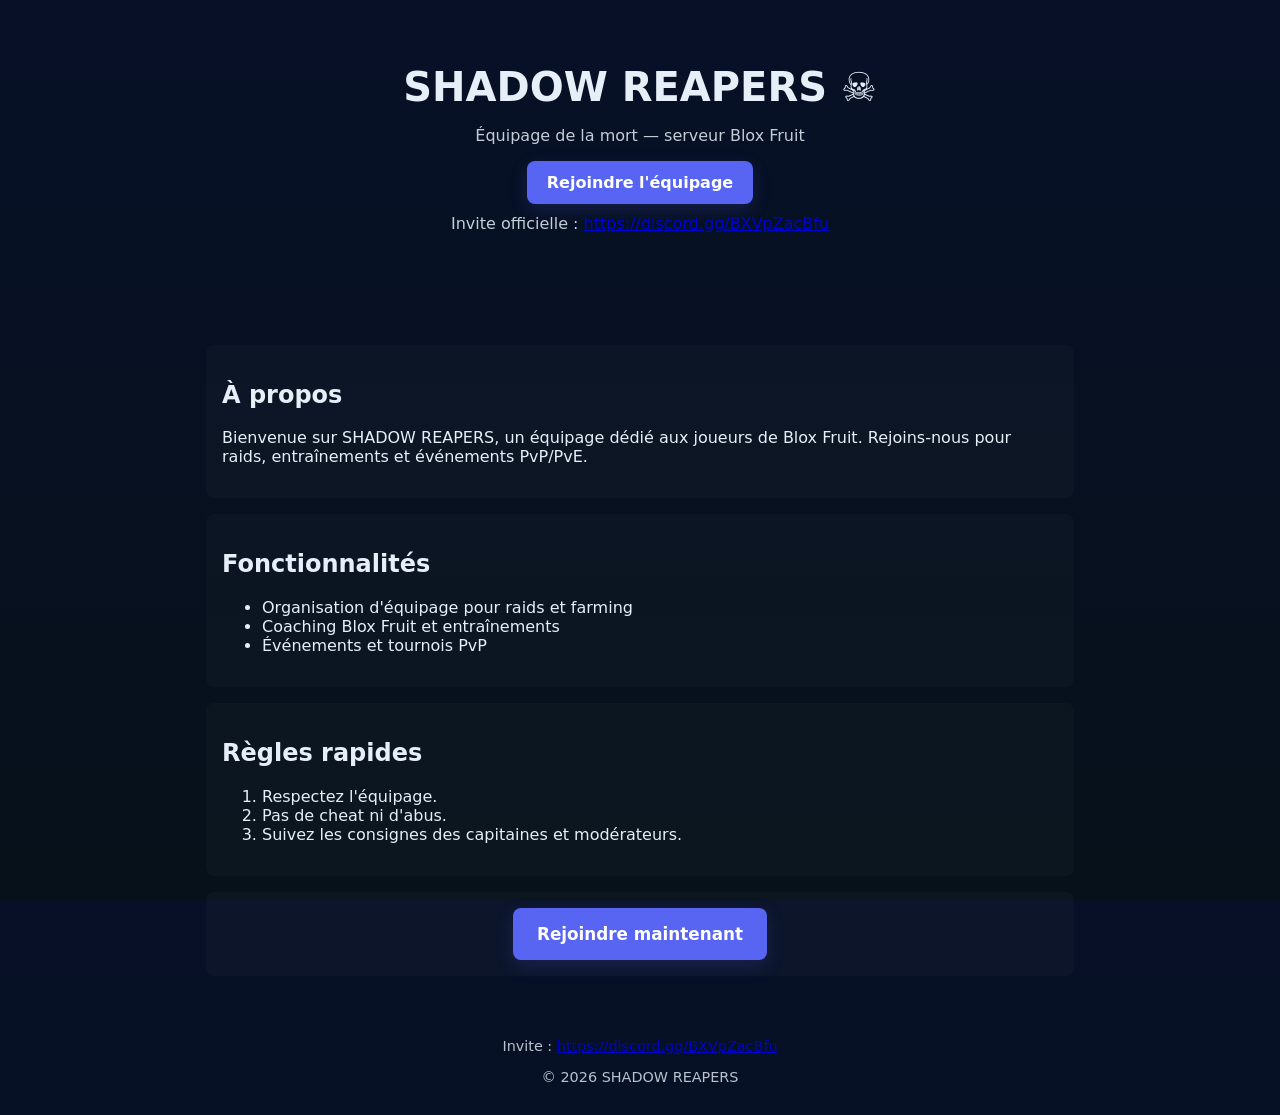
==== index.html @ 8fc004ff "deploy: 8693114a2fae22e897da9770155b55f59994d494" ====
<!doctype html>
<html lang="fr">
<head>
  <meta charset="utf-8">
  <meta name="viewport" content="width=device-width,initial-scale=1">
  <meta http-equiv="refresh" content="0; url=shadow.html">
  <title>Redirection…</title>
</head>
<body>
  <p>Redirection vers <a href="shadow.html">shadow.html</a></p>
</body>
</html>
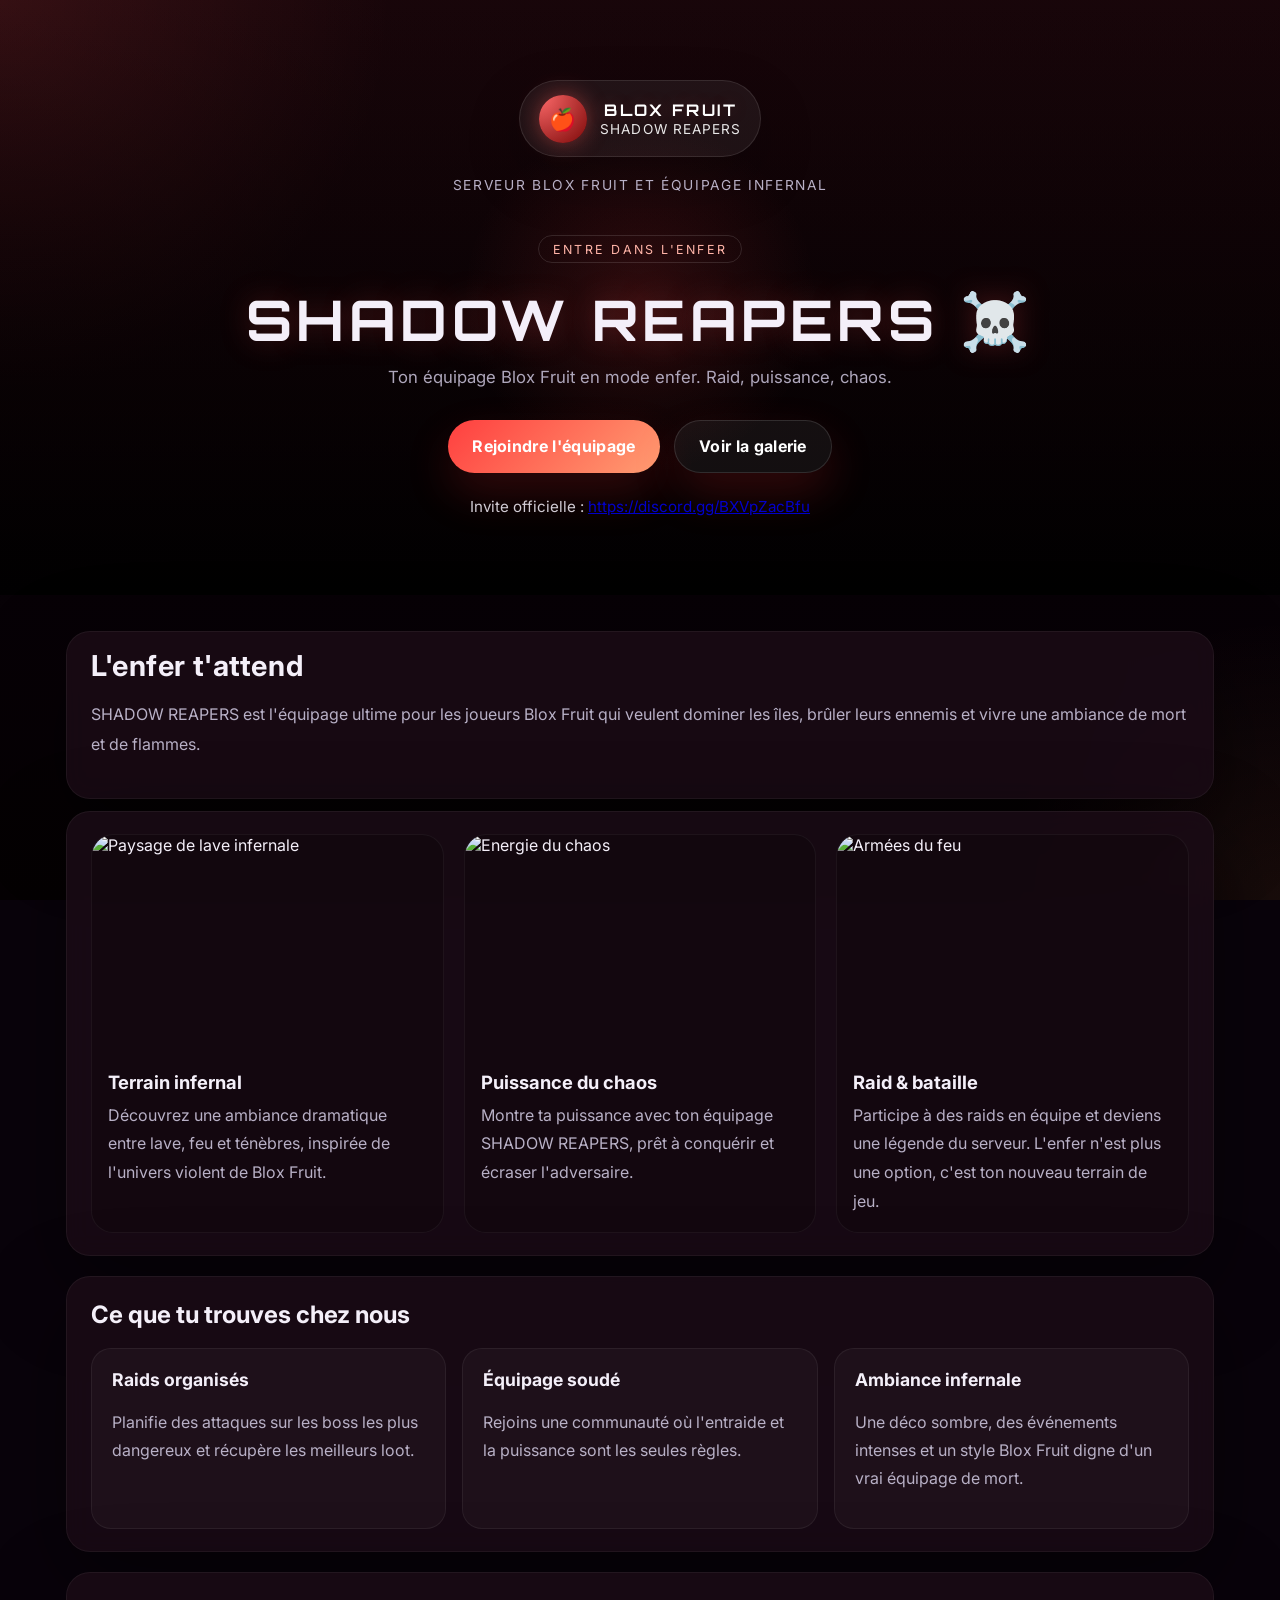
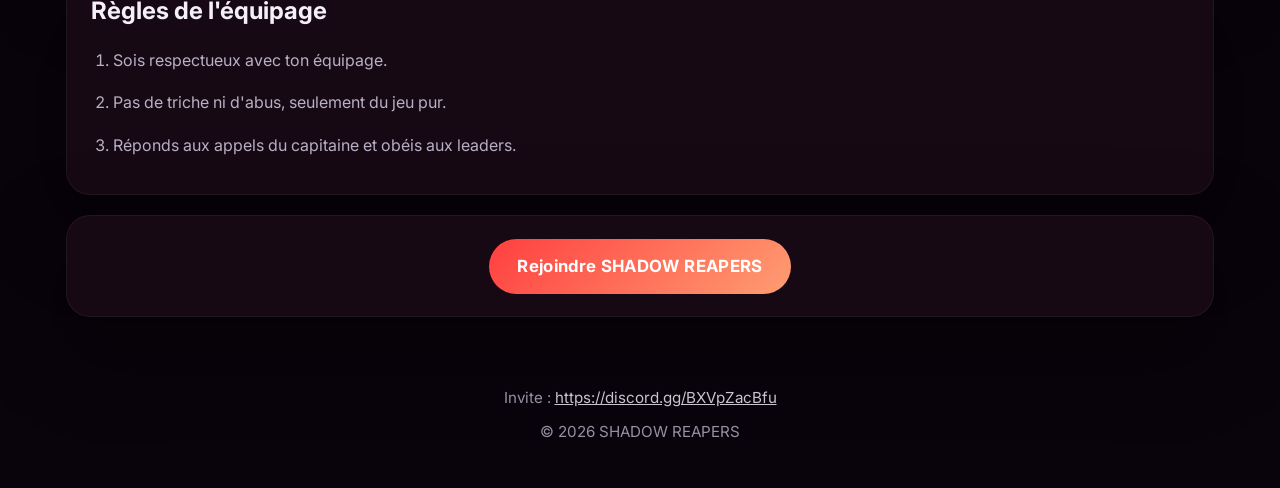
==== commit 8bbbc01b: "deploy: 8afafb1ac130e9233dda687e96a60dfddbed931b" ====
--- a/index.html
+++ b/index.html
@@ -3,10 +3,101 @@
 <head>
   <meta charset="utf-8">
   <meta name="viewport" content="width=device-width,initial-scale=1">
-  <meta http-equiv="refresh" content="0; url=shadow.html">
-  <title>Redirection…</title>
+  <title>SHADOW REAPERS — Blox Fruit</title>
+  <meta name="description" content="SHADOW REAPERS — serveur Blox Fruit. Rejoins notre équipage !">
+  <meta property="og:title" content="SHADOW REAPERS — Blox Fruit" />
+  <meta property="og:description" content="Rejoins l'équipage SHADOW REAPERS sur Blox Fruit via l'invitation officielle." />
+  <meta property="og:image" content="https://images.unsplash.com/photo-1599785209790-7f456c1438e0?auto=format&fit=crop&w=1200&q=80" />
+  <link rel="preconnect" href="https://fonts.googleapis.com">
+  <link rel="preconnect" href="https://fonts.gstatic.com" crossorigin>
+  <link href="https://fonts.googleapis.com/css2?family=Orbitron:wght@500;700&family=Inter:wght@400;600&display=swap" rel="stylesheet">
+  <link rel="stylesheet" href="styles.css">
 </head>
 <body>
-  <p>Redirection vers <a href="shadow.html">shadow.html</a></p>
+  <header class="hero">
+    <div class="hero-body">
+      <div class="site-brand">
+        <div class="logo">
+          <span class="logo-mark">🍎</span>
+          <div>
+            <span class="logo-title">BLOX FRUIT</span>
+            <span class="logo-subtitle">SHADOW REAPERS</span>
+          </div>
+        </div>
+        <p class="logo-tag">Serveur Blox Fruit et équipage infernal</p>
+      </div>
+      <span class="eyebrow">ENTRE DANS L'ENFER</span>
+      <h1>SHADOW REAPERS ☠️</h1>
+      <p class="lead">Ton équipage Blox Fruit en mode enfer. Raid, puissance, chaos.</p>
+      <div class="hero-actions">
+        <a class="btn" href="https://discord.gg/BXVpZacBfu" target="_blank" rel="noopener">Rejoindre l'équipage</a>
+        <a class="btn ghost" href="#gallery">Voir la galerie</a>
+      </div>
+      <p class="invite">Invite officielle : <a href="https://discord.gg/BXVpZacBfu" target="_blank" rel="noopener">https://discord.gg/BXVpZacBfu</a></p>
+    </div>
+  </header>
+
+  <main class="container">
+    <section class="intro">
+      <div class="intro-text">
+        <h2>L'enfer t'attend</h2>
+        <p>SHADOW REAPERS est l'équipage ultime pour les joueurs Blox Fruit qui veulent dominer les îles, brûler leurs ennemis et vivre une ambiance de mort et de flammes.</p>
+      </div>
+    </section>
+
+    <section id="gallery" class="gallery">
+      <article>
+        <img src="https://images.unsplash.com/photo-1518459031867-a89b944bffe3?auto=format&fit=crop&w=900&q=80" alt="Paysage de lave infernale">
+        <h3>Terrain infernal</h3>
+        <p>Découvrez une ambiance dramatique entre lave, feu et ténèbres, inspirée de l'univers violent de Blox Fruit.</p>
+      </article>
+      <article>
+        <img src="https://images.unsplash.com/photo-1500530855697-b586d89ba3ee?auto=format&fit=crop&w=900&q=80" alt="Energie du chaos">
+        <h3>Puissance du chaos</h3>
+        <p>Montre ta puissance avec ton équipage SHADOW REAPERS, prêt à conquérir et écraser l'adversaire.</p>
+      </article>
+      <article>
+        <img src="https://images.unsplash.com/photo-1517519014922-8fc3e0c5fca5?auto=format&fit=crop&w=900&q=80" alt="Armées du feu">
+        <h3>Raid & bataille</h3>
+        <p>Participe à des raids en équipe et deviens une légende du serveur. L'enfer n'est plus une option, c'est ton nouveau terrain de jeu.</p>
+      </article>
+    </section>
+
+    <section class="features">
+      <h2>Ce que tu trouves chez nous</h2>
+      <div class="feature-cards">
+        <div class="card">
+          <h3>Raids organisés</h3>
+          <p>Planifie des attaques sur les boss les plus dangereux et récupère les meilleurs loot.</p>
+        </div>
+        <div class="card">
+          <h3>Équipage soudé</h3>
+          <p>Rejoins une communauté où l'entraide et la puissance sont les seules règles.</p>
+        </div>
+        <div class="card">
+          <h3>Ambiance infernale</h3>
+          <p>Une déco sombre, des événements intenses et un style Blox Fruit digne d'un vrai équipage de mort.</p>
+        </div>
+      </div>
+    </section>
+
+    <section class="rules">
+      <h2>Règles de l'équipage</h2>
+      <ol>
+        <li>Sois respectueux avec ton équipage.</li>
+        <li>Pas de triche ni d'abus, seulement du jeu pur.</li>
+        <li>Réponds aux appels du capitaine et obéis aux leaders.</li>
+      </ol>
+    </section>
+
+    <section class="center cta">
+      <a class="btn large" href="https://discord.gg/BXVpZacBfu" target="_blank" rel="noopener">Rejoindre SHADOW REAPERS</a>
+    </section>
+  </main>
+
+  <footer>
+    <p>Invite : <a href="https://discord.gg/BXVpZacBfu" target="_blank" rel="noopener">https://discord.gg/BXVpZacBfu</a></p>
+    <p>&copy; 2026 SHADOW REAPERS</p>
+  </footer>
 </body>
 </html>
--- a/styles.css
+++ b/styles.css
@@ -0,0 +1,64 @@
+:root{
+  --bg:#09030b;
+  --surface:rgba(28,12,22,.82);
+  --surface-soft:rgba(28,12,22,.65);
+  --accent:#ff3f3f;
+  --accent-soft:#ff8f6b;
+  --text:#f4eff9;
+  --muted:#b8b0c6;
+  --shadow:0 30px 90px rgba(0,0,0,.45);
+}
+*{box-sizing:border-box}
+html,body{min-height:100%;margin:0;font-family:'Inter',system-ui,Segoe UI,Roboto,'Helvetica Neue',Arial;color:var(--text);background:#09030b}
+body{display:flex;flex-direction:column;background-image:radial-gradient(circle at top left, rgba(255,87,87,.14), transparent 25%),radial-gradient(circle at bottom right, rgba(255,160,105,.08), transparent 18%),linear-gradient(180deg,#0c0409 0%,#070106 65%,#050003 100%);background-attachment:fixed}
+.hero{position:relative;overflow:hidden;padding:5rem 1rem 4rem;text-align:center;background:radial-gradient(circle at center, rgba(255,68,68,.14), transparent 25%),linear-gradient(180deg, rgba(94,15,15,.15), rgba(0,0,0,.88));}
+.hero::after{content:'';position:absolute;inset:0;background-image:url('https://images.unsplash.com/photo-1599785209790-7f456c1438e0?auto=format&fit=crop&w=1600&q=80');background-size:cover;background-position:center;opacity:.18;filter:blur(1px);mix-blend-mode:screen}
+.hero-body{position:relative;z-index:1;max-width:820px;margin:0 auto}
+.site-brand{display:flex;flex-direction:column;align-items:center;justify-content:center;gap:.4rem;margin-bottom:1.75rem}
+.site-brand .logo{display:inline-flex;align-items:center;gap:.85rem;padding:.85rem 1.15rem;border-radius:999px;background:rgba(255,255,255,.06);border:1px solid rgba(255,255,255,.1);box-shadow:0 22px 55px rgba(0,0,0,.24)}
+.logo-mark{display:inline-flex;align-items:center;justify-content:center;width:3rem;height:3rem;border-radius:50%;background:radial-gradient(circle at top left,#ff6b6b,#7f0a0a);box-shadow:0 0 22px rgba(255,92,92,.45);font-size:1.35rem}
+.logo-title{font-family:'Orbitron',sans-serif;font-size:1rem;font-weight:700;letter-spacing:.16em;text-transform:uppercase;color:#fff;text-shadow:0 0 18px rgba(255,82,82,.22)}
+.logo-subtitle{display:block;font-size:.85rem;color:#fff;opacity:.9;letter-spacing:.08em;margin-top:.05rem}
+.logo-tag{font-size:.86rem;color:var(--muted);letter-spacing:.12em;text-transform:uppercase}
+.eyebrow{display:inline-block;padding:.35rem .85rem;border:1px solid rgba(255,255,255,.12);border-radius:999px;font-size:.78rem;text-transform:uppercase;letter-spacing:.18em;color:#ffb4a8;margin-bottom:1rem}
+.hero h1{font-family:'Orbitron',sans-serif;font-size:2.6rem;line-height:1.05;margin:.75rem 0 .75rem;text-transform:uppercase;letter-spacing:.08em;text-shadow:0 0 30px rgba(255,85,85,.25)}
+.lead{max-width:760px;margin:0 auto 1.75rem;font-size:1.05rem;opacity:.95;line-height:1.8;color:var(--muted)}
+.hero-actions{display:flex;flex-wrap:wrap;gap:.9rem;justify-content:center;margin:1.5rem auto}
+.hero .btn{box-shadow:0 20px 45px rgba(255,50,50,.18)}
+.hero .invite{margin-top:.8rem;opacity:.85;font-size:.95rem}
+.container{width:100%;max-width:1180px;margin:0 auto;padding:1rem}
+section{background:var(--surface);backdrop-filter:blur(12px);border:1px solid rgba(255,255,255,.05);padding:1.4rem 1.5rem;border-radius:24px;margin:1.25rem 0;box-shadow:var(--shadow)}
+.intro{padding-top:1rem}
+.intro-text h2{font-size:1.8rem;margin:0 0 .75rem;letter-spacing:.02em}
+.intro-text p{font-size:1rem;line-height:1.9;color:var(--muted)}
+.gallery{display:grid;gap:1.25rem;margin-top:-.5rem}
+.gallery article{overflow:hidden;border-radius:22px;background:rgba(0,0,0,.18);border:1px solid rgba(255,255,255,.05);transition:transform .3s ease,box-shadow .3s ease}
+.gallery article:hover{transform:translateY(-6px);box-shadow:0 20px 60px rgba(0,0,0,.35)}
+.gallery img{width:100%;display:block;aspect-ratio:16/10;object-fit:cover}
+.gallery h3{margin:1rem 1rem .5rem;font-size:1.15rem}
+.gallery p{margin:0 1rem 1rem;color:var(--muted);line-height:1.8}
+.features h2,.rules h2{margin-top:0}
+.feature-cards{display:grid;gap:1rem}
+.card{padding:1.25rem;border-radius:20px;background:rgba(255,255,255,.03);border:1px solid rgba(255,255,255,.06)}
+.card h3{margin-top:0;font-size:1.1rem}
+.card p{color:var(--muted);line-height:1.75}
+.rules ol{margin:0;padding-left:1.35rem;color:var(--muted);line-height:1.9}
+.rules li{margin-bottom:.75rem}
+.btn{display:inline-flex;align-items:center;justify-content:center;background:linear-gradient(135deg,var(--accent),#ff9d72);color:#fff;padding:.95rem 1.5rem;border-radius:999px;text-decoration:none;font-weight:700;letter-spacing:.02em;transition:transform .2s ease,box-shadow .2s ease}
+.btn:hover{transform:translateY(-2px);box-shadow:0 18px 40px rgba(255,72,72,.24)}
+.btn.ghost{background:rgba(255,255,255,.06);border:1px solid rgba(255,255,255,.12);color:#fff}
+.btn.large{padding:1.1rem 1.75rem;font-size:1.05rem}
+.center{text-align:center}
+.cta{margin-top:1rem}
+footer{margin-top:auto;padding:1.2rem 1rem 2rem;text-align:center;opacity:.82;font-size:.95rem;color:var(--muted)}
+footer a{color:var(--text);text-decoration:underline}
+@media(min-width:700px){
+  .hero h1{font-size:3.5rem}
+  .gallery{grid-template-columns:repeat(3,minmax(0,1fr))}
+  .feature-cards{grid-template-columns:repeat(3,minmax(0,1fr))}
+}
+@media(max-width:720px){
+  .hero{padding:4rem 1rem 3rem}
+  .hero-actions{flex-direction:column}
+}
+
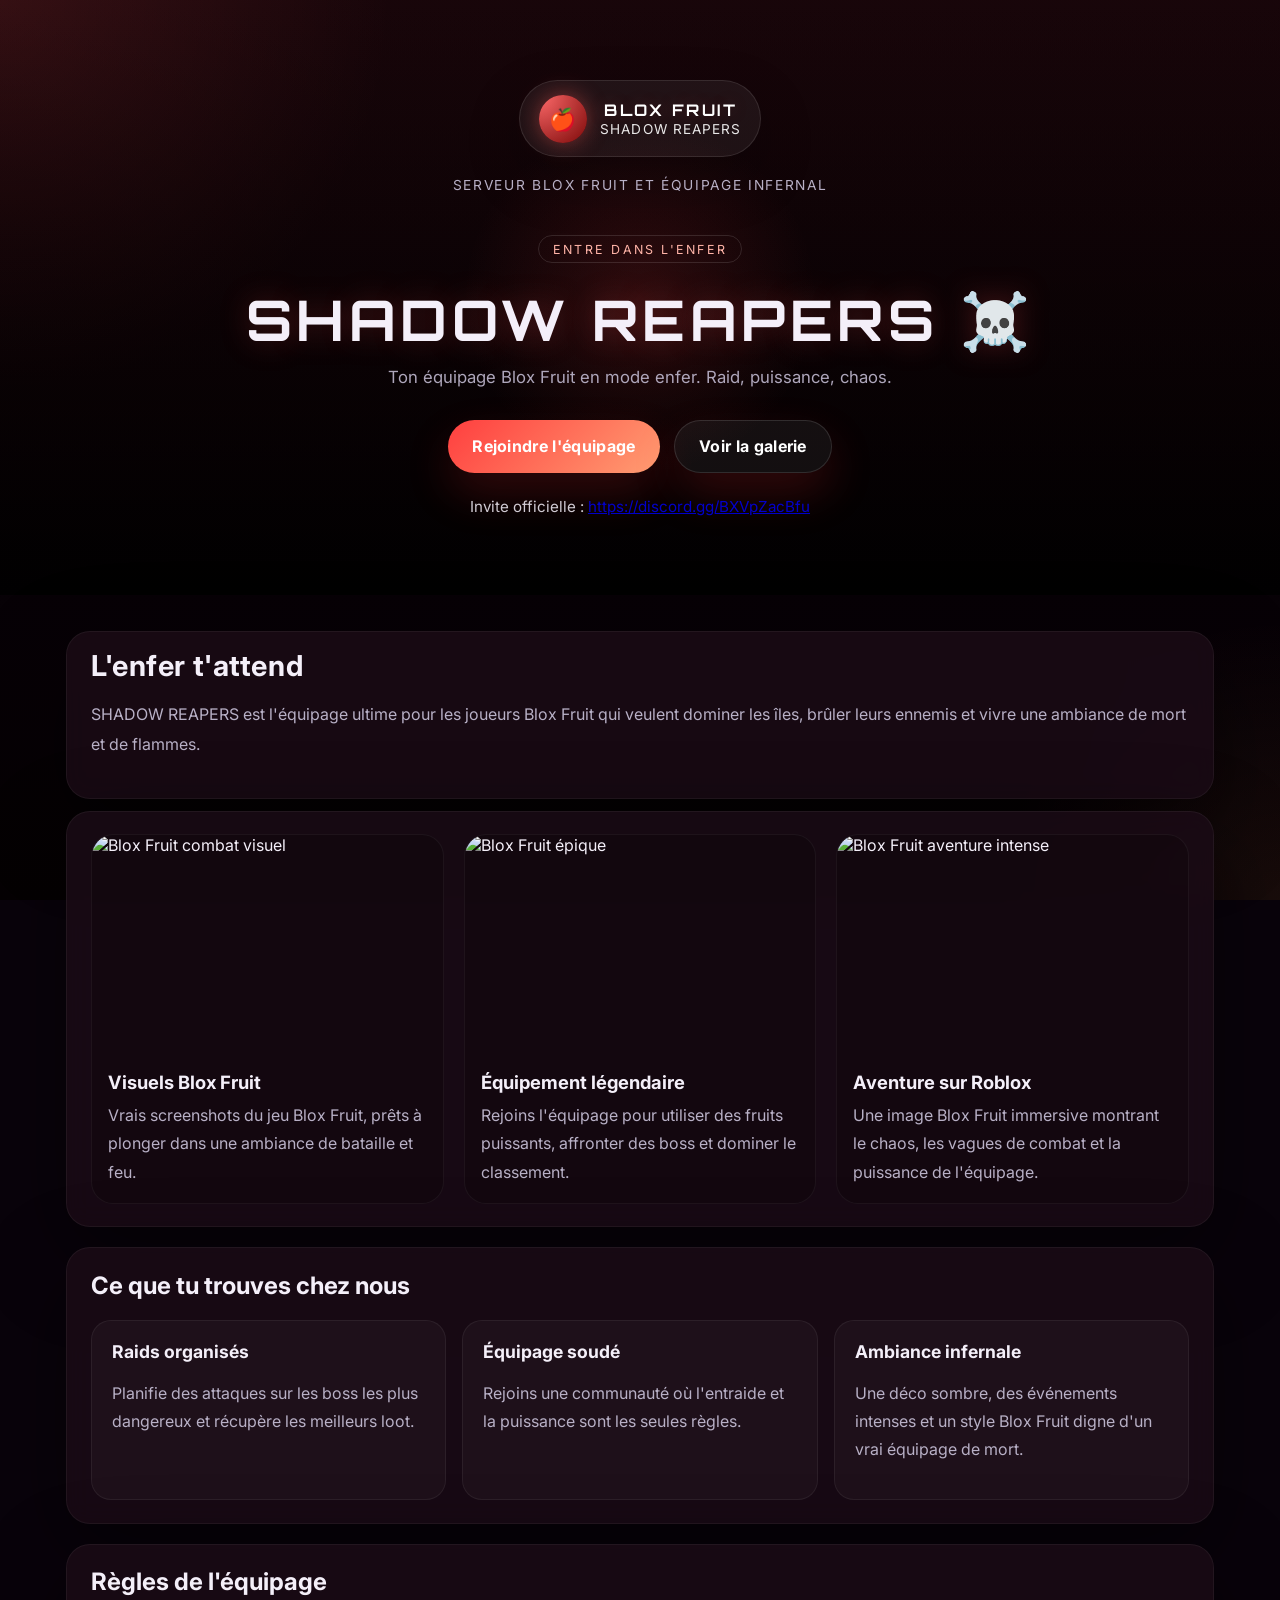
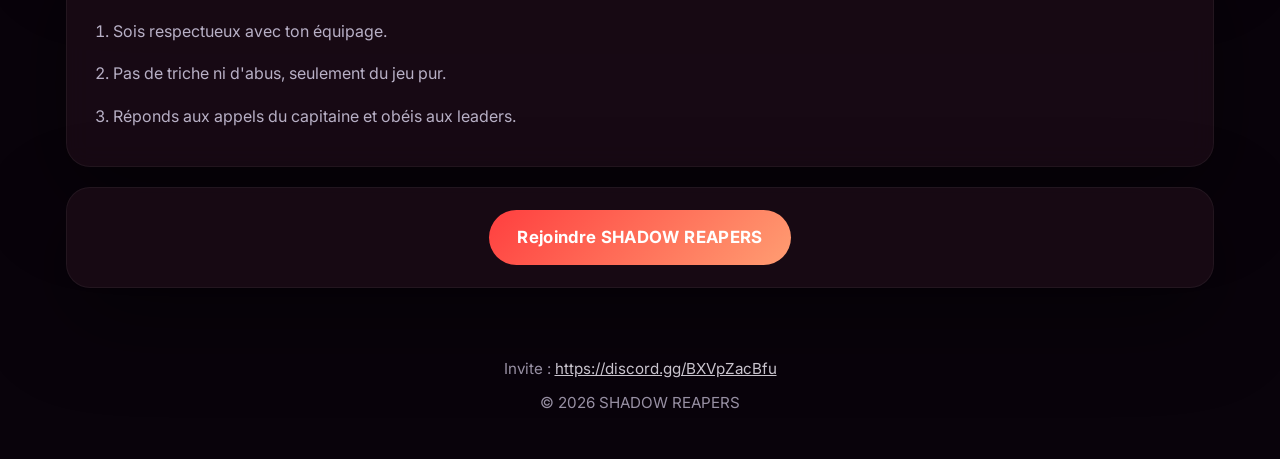
==== commit 459e453f: "deploy: d0a8d07c48815320fe84b8fc70796a28eb9e0986" ====
--- a/index.html
+++ b/index.html
@@ -7,7 +7,7 @@
   <meta name="description" content="SHADOW REAPERS — serveur Blox Fruit. Rejoins notre équipage !">
   <meta property="og:title" content="SHADOW REAPERS — Blox Fruit" />
   <meta property="og:description" content="Rejoins l'équipage SHADOW REAPERS sur Blox Fruit via l'invitation officielle." />
-  <meta property="og:image" content="https://images.unsplash.com/photo-1599785209790-7f456c1438e0?auto=format&fit=crop&w=1200&q=80" />
+  <meta property="og:image" content="https://images.rbxcdn.com/b80339ddf867ccfe6ab23a2c263d8000.png" />
   <link rel="preconnect" href="https://fonts.googleapis.com">
   <link rel="preconnect" href="https://fonts.gstatic.com" crossorigin>
   <link href="https://fonts.googleapis.com/css2?family=Orbitron:wght@500;700&family=Inter:wght@400;600&display=swap" rel="stylesheet">
@@ -47,19 +47,19 @@
 
     <section id="gallery" class="gallery">
       <article>
-        <img src="https://images.unsplash.com/photo-1518459031867-a89b944bffe3?auto=format&fit=crop&w=900&q=80" alt="Paysage de lave infernale">
-        <h3>Terrain infernal</h3>
-        <p>Découvrez une ambiance dramatique entre lave, feu et ténèbres, inspirée de l'univers violent de Blox Fruit.</p>
+        <img src="https://images.rbxcdn.com/b80339ddf867ccfe6ab23a2c263d8000.png" alt="Blox Fruit combat visuel">
+        <h3>Visuels Blox Fruit</h3>
+        <p>Vrais screenshots du jeu Blox Fruit, prêts à plonger dans une ambiance de bataille et feu. </p>
       </article>
       <article>
-        <img src="https://images.unsplash.com/photo-1500530855697-b586d89ba3ee?auto=format&fit=crop&w=900&q=80" alt="Energie du chaos">
-        <h3>Puissance du chaos</h3>
-        <p>Montre ta puissance avec ton équipage SHADOW REAPERS, prêt à conquérir et écraser l'adversaire.</p>
+        <img src="https://images.rbxcdn.com/905bd722ee0a6ceda3caacde54c0b081.png" alt="Blox Fruit épique">
+        <h3>Équipement légendaire</h3>
+        <p>Rejoins l'équipage pour utiliser des fruits puissants, affronter des boss et dominer le classement.</p>
       </article>
       <article>
-        <img src="https://images.unsplash.com/photo-1517519014922-8fc3e0c5fca5?auto=format&fit=crop&w=900&q=80" alt="Armées du feu">
-        <h3>Raid & bataille</h3>
-        <p>Participe à des raids en équipe et deviens une légende du serveur. L'enfer n'est plus une option, c'est ton nouveau terrain de jeu.</p>
+        <img src="https://tr.rbxcdn.com/180DAY-6e85e925dd676943f02e20d4acded146/500/280/Image/Jpeg/noFilter" alt="Blox Fruit aventure intense">
+        <h3>Aventure sur Roblox</h3>
+        <p>Une image Blox Fruit immersive montrant le chaos, les vagues de combat et la puissance de l'équipage.</p>
       </article>
     </section>
 
--- a/styles.css
+++ b/styles.css
@@ -12,7 +12,7 @@
 html,body{min-height:100%;margin:0;font-family:'Inter',system-ui,Segoe UI,Roboto,'Helvetica Neue',Arial;color:var(--text);background:#09030b}
 body{display:flex;flex-direction:column;background-image:radial-gradient(circle at top left, rgba(255,87,87,.14), transparent 25%),radial-gradient(circle at bottom right, rgba(255,160,105,.08), transparent 18%),linear-gradient(180deg,#0c0409 0%,#070106 65%,#050003 100%);background-attachment:fixed}
 .hero{position:relative;overflow:hidden;padding:5rem 1rem 4rem;text-align:center;background:radial-gradient(circle at center, rgba(255,68,68,.14), transparent 25%),linear-gradient(180deg, rgba(94,15,15,.15), rgba(0,0,0,.88));}
-.hero::after{content:'';position:absolute;inset:0;background-image:url('https://images.unsplash.com/photo-1599785209790-7f456c1438e0?auto=format&fit=crop&w=1600&q=80');background-size:cover;background-position:center;opacity:.18;filter:blur(1px);mix-blend-mode:screen}
+.hero::after{content:'';position:absolute;inset:0;background-image:url('https://images.rbxcdn.com/b80339ddf867ccfe6ab23a2c263d8000.png');background-size:cover;background-position:center;opacity:.18;filter:blur(1px);mix-blend-mode:screen}
 .hero-body{position:relative;z-index:1;max-width:820px;margin:0 auto}
 .site-brand{display:flex;flex-direction:column;align-items:center;justify-content:center;gap:.4rem;margin-bottom:1.75rem}
 .site-brand .logo{display:inline-flex;align-items:center;gap:.85rem;padding:.85rem 1.15rem;border-radius:999px;background:rgba(255,255,255,.06);border:1px solid rgba(255,255,255,.1);box-shadow:0 22px 55px rgba(0,0,0,.24)}
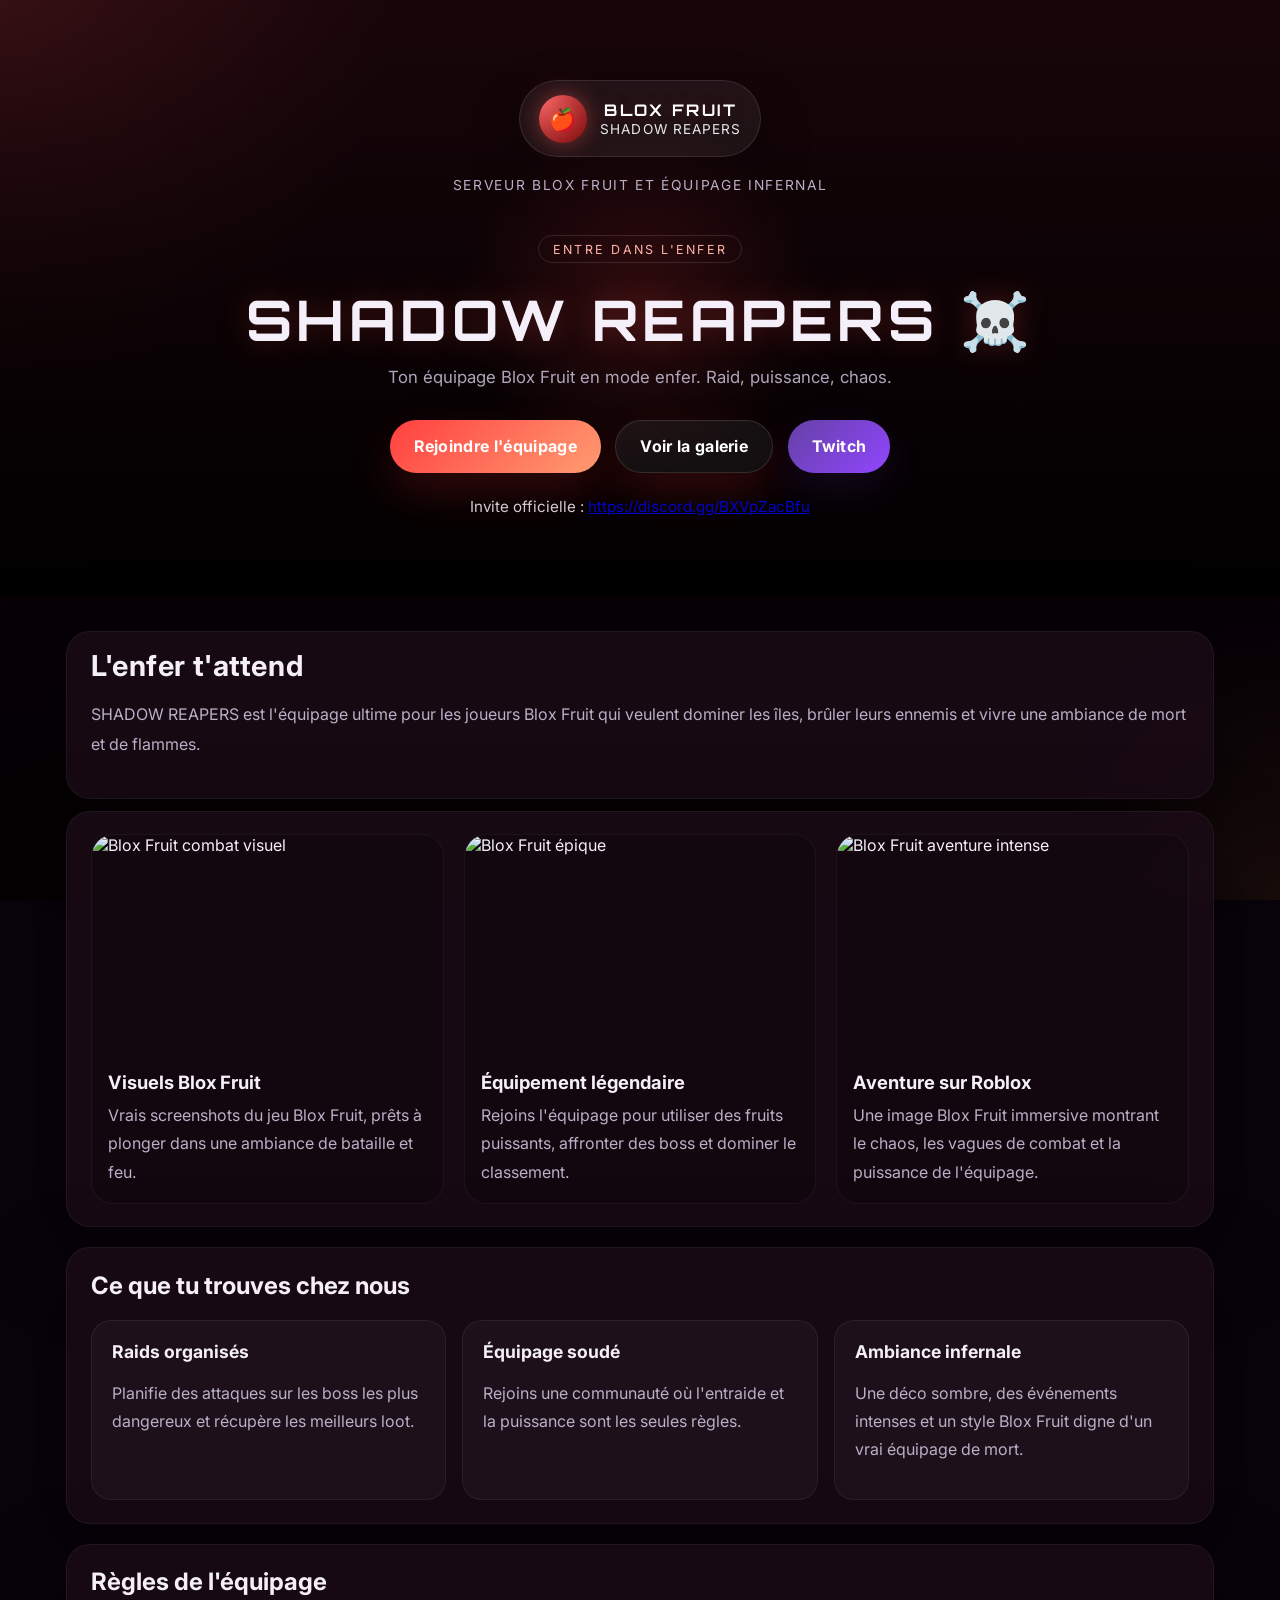
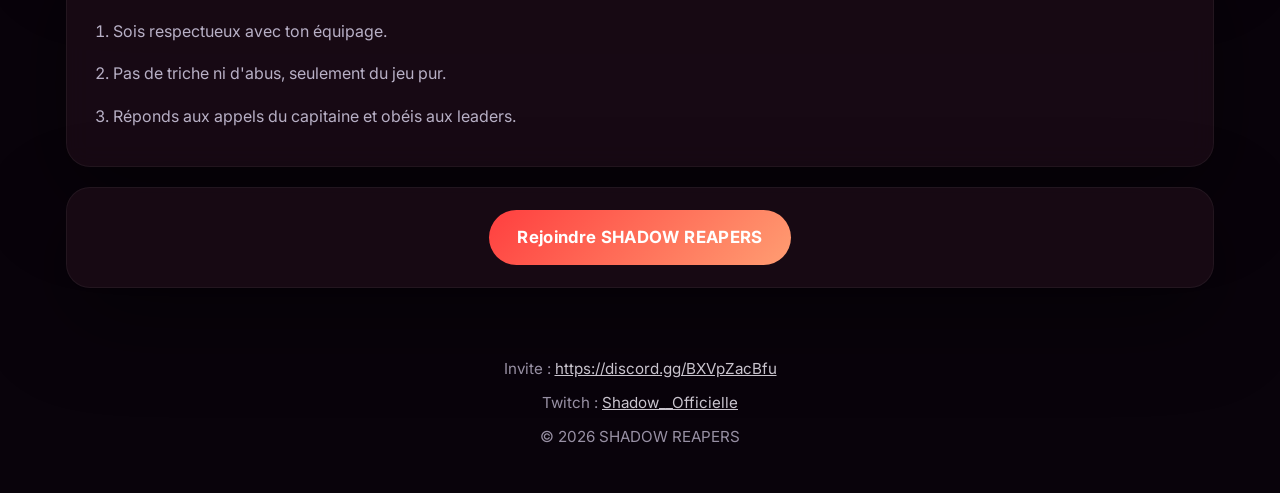
==== commit e706f552: "deploy: 57748a0c6ef55d7fabd7ffdd87eb2a9ac136528d" ====
--- a/index.html
+++ b/index.html
@@ -32,6 +32,7 @@
       <div class="hero-actions">
         <a class="btn" href="https://discord.gg/BXVpZacBfu" target="_blank" rel="noopener">Rejoindre l'équipage</a>
         <a class="btn ghost" href="#gallery">Voir la galerie</a>
+        <a class="btn twitch" href="https://www.twitch.tv/shadow__officielle" target="_blank" rel="noopener">Twitch</a>
       </div>
       <p class="invite">Invite officielle : <a href="https://discord.gg/BXVpZacBfu" target="_blank" rel="noopener">https://discord.gg/BXVpZacBfu</a></p>
     </div>
@@ -97,6 +98,7 @@
 
   <footer>
     <p>Invite : <a href="https://discord.gg/BXVpZacBfu" target="_blank" rel="noopener">https://discord.gg/BXVpZacBfu</a></p>
+    <p>Twitch : <a href="https://www.twitch.tv/shadow__officielle" target="_blank" rel="noopener">Shadow__Officielle</a></p>
     <p>&copy; 2026 SHADOW REAPERS</p>
   </footer>
 </body>
--- a/styles.css
+++ b/styles.css
@@ -48,6 +48,8 @@
 .btn:hover{transform:translateY(-2px);box-shadow:0 18px 40px rgba(255,72,72,.24)}
 .btn.ghost{background:rgba(255,255,255,.06);border:1px solid rgba(255,255,255,.12);color:#fff}
 .btn.large{padding:1.1rem 1.75rem;font-size:1.05rem}
+.btn.twitch{background:linear-gradient(135deg,#6441a5,#9146ff);box-shadow:0 14px 40px rgba(145,70,255,.12)}
+.btn.twitch:hover{box-shadow:0 20px 60px rgba(100,65,165,.22)}
 .center{text-align:center}
 .cta{margin-top:1rem}
 footer{margin-top:auto;padding:1.2rem 1rem 2rem;text-align:center;opacity:.82;font-size:.95rem;color:var(--muted)}
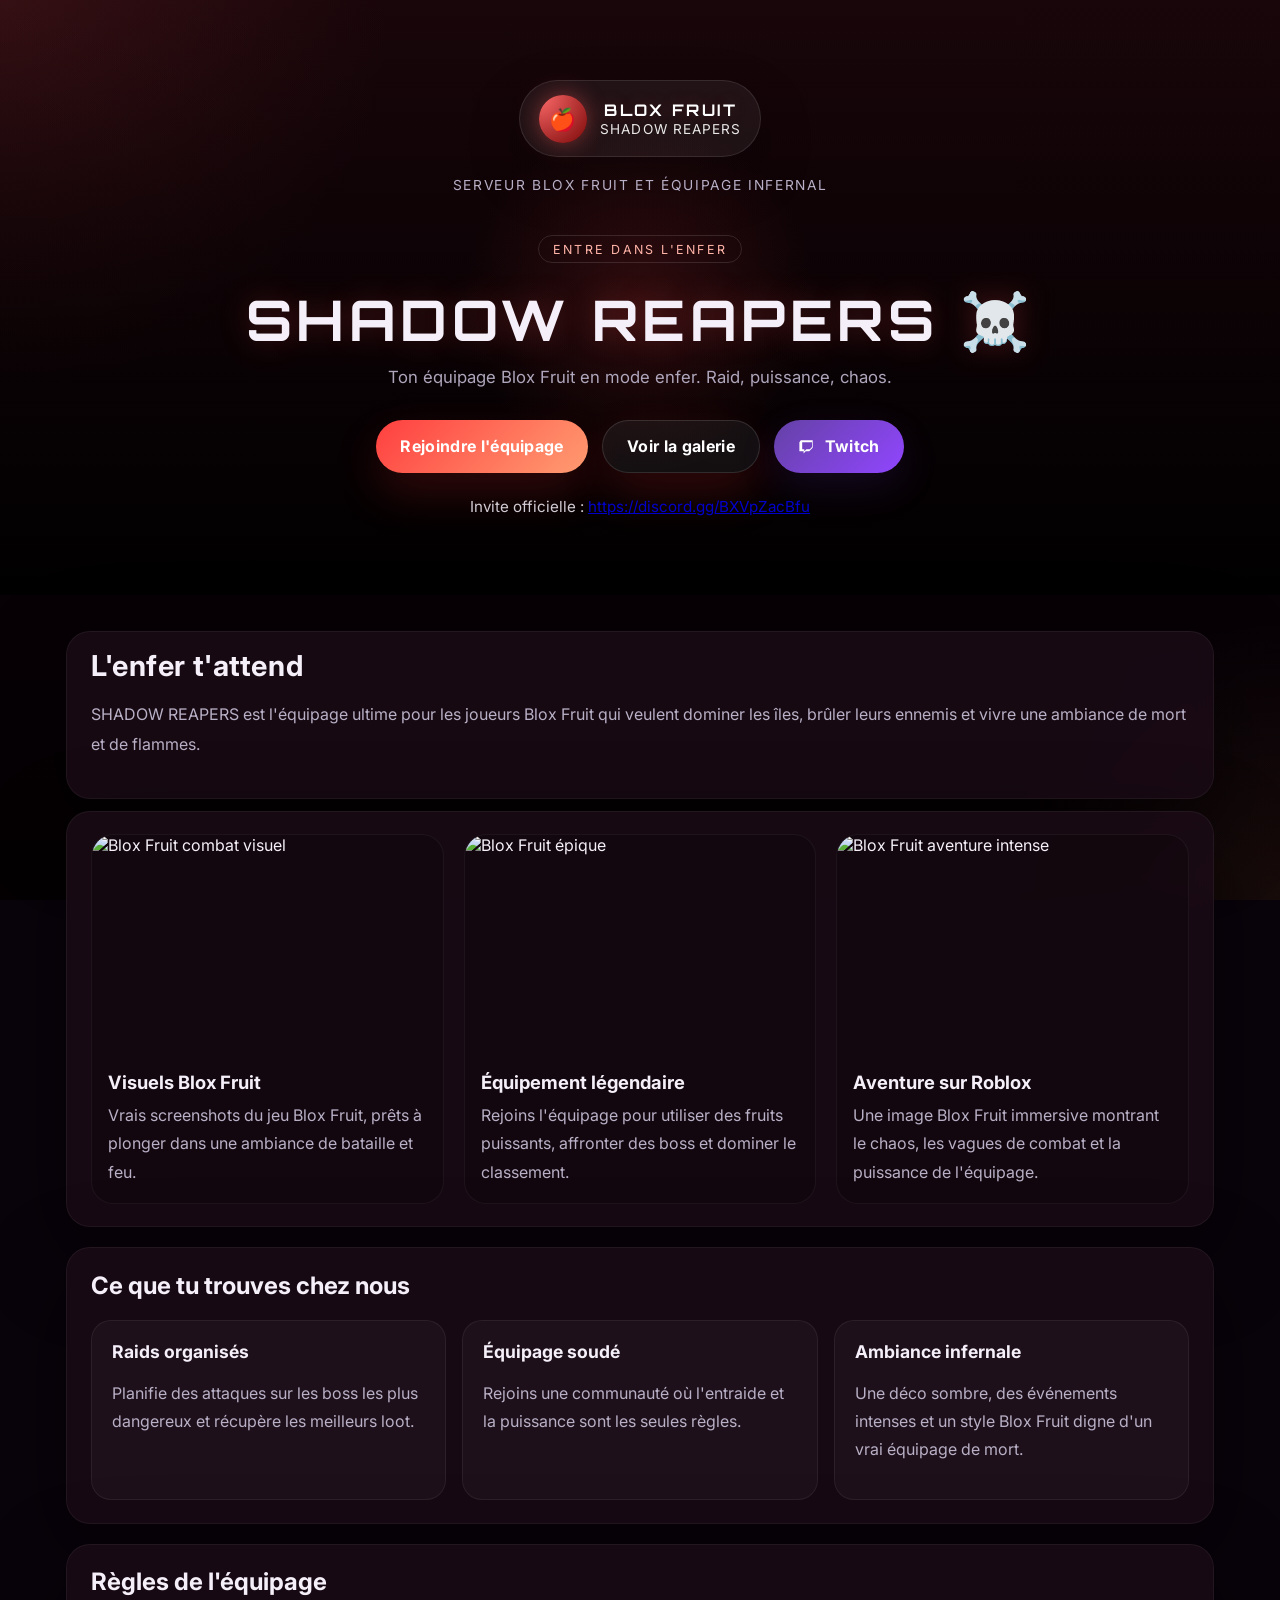
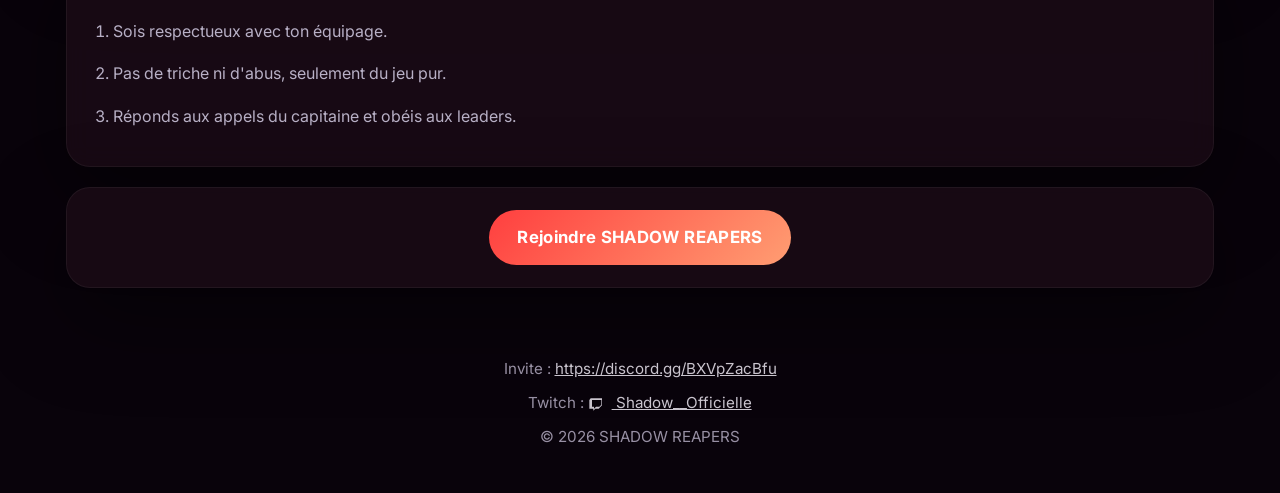
==== commit 709e5e3f: "deploy: e0da2acb8bf90ef78eaa252919e0f1dc7e42289c" ====
--- a/index.html
+++ b/index.html
@@ -32,7 +32,12 @@
       <div class="hero-actions">
         <a class="btn" href="https://discord.gg/BXVpZacBfu" target="_blank" rel="noopener">Rejoindre l'équipage</a>
         <a class="btn ghost" href="#gallery">Voir la galerie</a>
-        <a class="btn twitch" href="https://www.twitch.tv/shadow__officielle" target="_blank" rel="noopener">Twitch</a>
+        <a class="btn twitch" href="https://www.twitch.tv/shadow__officielle" target="_blank" rel="noopener">
+          <svg class="twitch-icon" viewBox="0 0 24 24" xmlns="http://www.w3.org/2000/svg" aria-hidden="true" focusable="false">
+            <path d="M4 3.2L2 6v13h6v3l3-3h5l5-5V3.2H4zm16 9.8-3 3h-5l-3 3v-3H6V6h14v7z" fill="currentColor"/>
+          </svg>
+          Twitch
+        </a>
       </div>
       <p class="invite">Invite officielle : <a href="https://discord.gg/BXVpZacBfu" target="_blank" rel="noopener">https://discord.gg/BXVpZacBfu</a></p>
     </div>
@@ -98,7 +103,7 @@
 
   <footer>
     <p>Invite : <a href="https://discord.gg/BXVpZacBfu" target="_blank" rel="noopener">https://discord.gg/BXVpZacBfu</a></p>
-    <p>Twitch : <a href="https://www.twitch.tv/shadow__officielle" target="_blank" rel="noopener">Shadow__Officielle</a></p>
+    <p>Twitch : <a href="https://www.twitch.tv/shadow__officielle" target="_blank" rel="noopener"><svg class="twitch-icon-footer" viewBox="0 0 24 24" xmlns="http://www.w3.org/2000/svg" aria-hidden="true" focusable="false"><path d="M4 3.2L2 6v13h6v3l3-3h5l5-5V3.2H4zm16 9.8-3 3h-5l-3 3v-3H6V6h14v7z" fill="currentColor"/></svg> Shadow__Officielle</a></p>
     <p>&copy; 2026 SHADOW REAPERS</p>
   </footer>
 </body>
--- a/styles.css
+++ b/styles.css
@@ -50,6 +50,9 @@
 .btn.large{padding:1.1rem 1.75rem;font-size:1.05rem}
 .btn.twitch{background:linear-gradient(135deg,#6441a5,#9146ff);box-shadow:0 14px 40px rgba(145,70,255,.12)}
 .btn.twitch:hover{box-shadow:0 20px 60px rgba(100,65,165,.22)}
+.btn.twitch{display:inline-flex;align-items:center}
+.twitch-icon{width:1.05rem;height:1.05rem;margin-right:.6rem;display:inline-block;vertical-align:middle;color:currentColor}
+.twitch-icon-footer{width:1rem;height:1rem;display:inline-block;vertical-align:middle;margin-right:.45rem;color:currentColor}
 .center{text-align:center}
 .cta{margin-top:1rem}
 footer{margin-top:auto;padding:1.2rem 1rem 2rem;text-align:center;opacity:.82;font-size:.95rem;color:var(--muted)}
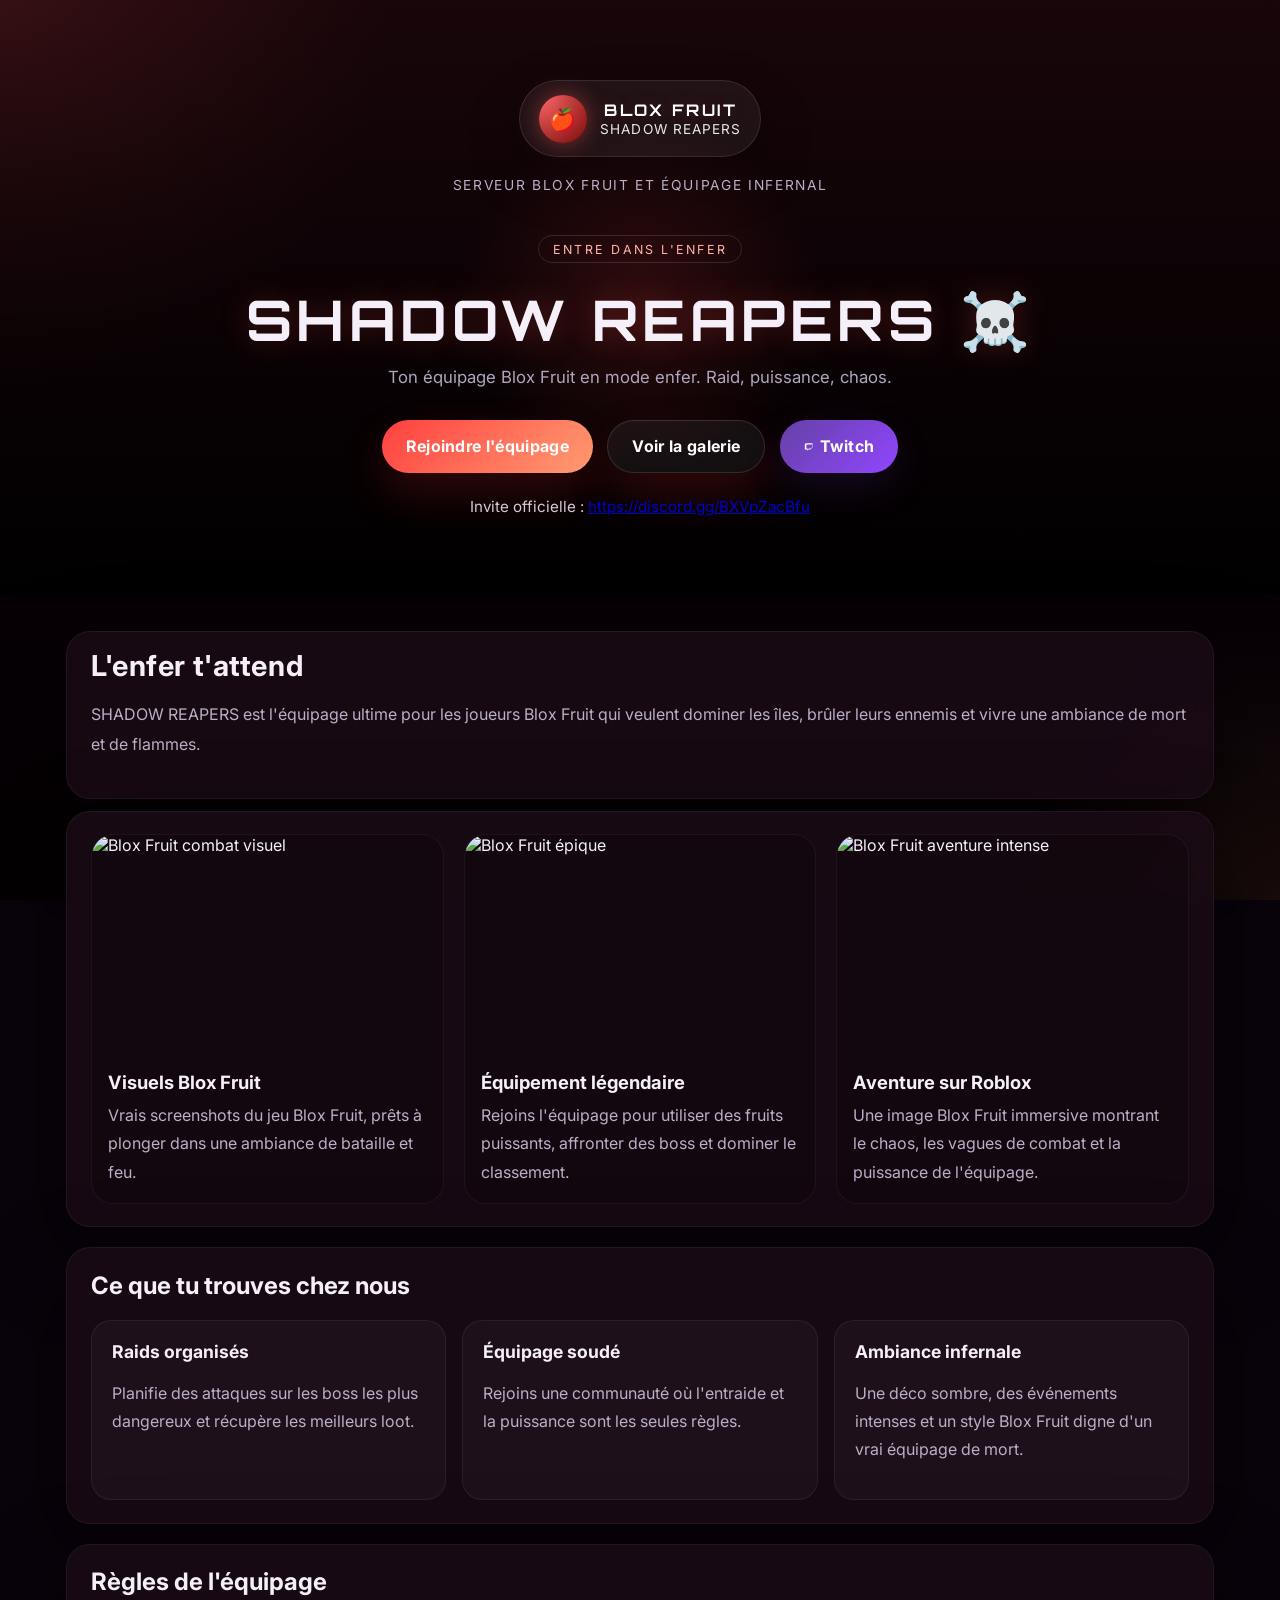
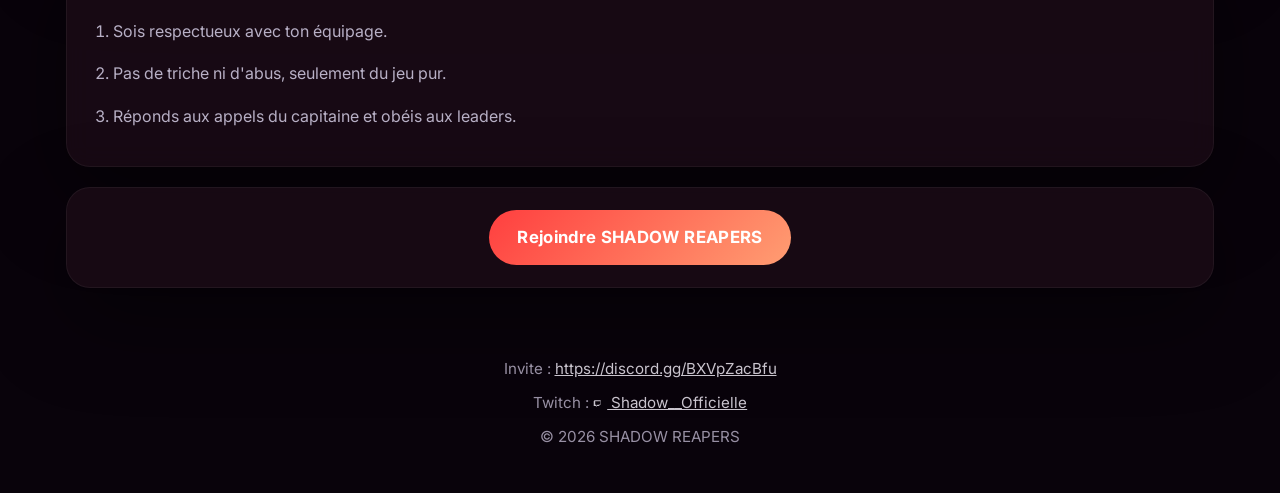
==== commit 0bddd6e5: "deploy: cd215273b57cf71dfbf243b1f63d0710f42ab1fc" ====
--- a/index.html
+++ b/index.html
@@ -8,10 +8,26 @@
   <meta property="og:title" content="SHADOW REAPERS — Blox Fruit" />
   <meta property="og:description" content="Rejoins l'équipage SHADOW REAPERS sur Blox Fruit via l'invitation officielle." />
   <meta property="og:image" content="https://images.rbxcdn.com/b80339ddf867ccfe6ab23a2c263d8000.png" />
+  <meta name="keywords" content="shadow, SHADOW REAPERS, Blox Fruit, serveur Roblox, Shadow, Shadow Officielle" />
+  <link rel="canonical" href="https://Shadowofficielle.github.io/discord26/" />
   <link rel="preconnect" href="https://fonts.googleapis.com">
   <link rel="preconnect" href="https://fonts.gstatic.com" crossorigin>
   <link href="https://fonts.googleapis.com/css2?family=Orbitron:wght@500;700&family=Inter:wght@400;600&display=swap" rel="stylesheet">
   <link rel="stylesheet" href="styles.css">
+  <link rel="icon" href="https://images.rbxcdn.com/b80339ddf867ccfe6ab23a2c263d8000.png" type="image/png">
+  <script type="application/ld+json">
+  {
+    "@context": "https://schema.org",
+    "@type": "WebSite",
+    "name": "SHADOW REAPERS",
+    "url": "https://Shadowofficielle.github.io/discord26/",
+    "potentialAction": {
+      "@type": "SearchAction",
+      "target": "https://Shadowofficielle.github.io/discord26/?s={search_term_string}",
+      "query-input": "required name=search_term_string"
+    }
+  }
+  </script>
 </head>
 <body>
   <header class="hero">
--- a/styles.css
+++ b/styles.css
@@ -51,8 +51,8 @@
 .btn.twitch{background:linear-gradient(135deg,#6441a5,#9146ff);box-shadow:0 14px 40px rgba(145,70,255,.12)}
 .btn.twitch:hover{box-shadow:0 20px 60px rgba(100,65,165,.22)}
 .btn.twitch{display:inline-flex;align-items:center}
-.twitch-icon{width:1.05rem;height:1.05rem;margin-right:.6rem;display:inline-block;vertical-align:middle;color:currentColor}
-.twitch-icon-footer{width:1rem;height:1rem;display:inline-block;vertical-align:middle;margin-right:.45rem;color:currentColor}
+.twitch-icon{width:0.6rem;height:0.6rem;margin-right:.4rem;display:inline-block;vertical-align:middle;color:currentColor}
+.twitch-icon-footer{width:0.55rem;height:0.55rem;display:inline-block;vertical-align:middle;margin-right:.35rem;color:currentColor}
 .center{text-align:center}
 .cta{margin-top:1rem}
 footer{margin-top:auto;padding:1.2rem 1rem 2rem;text-align:center;opacity:.82;font-size:.95rem;color:var(--muted)}
